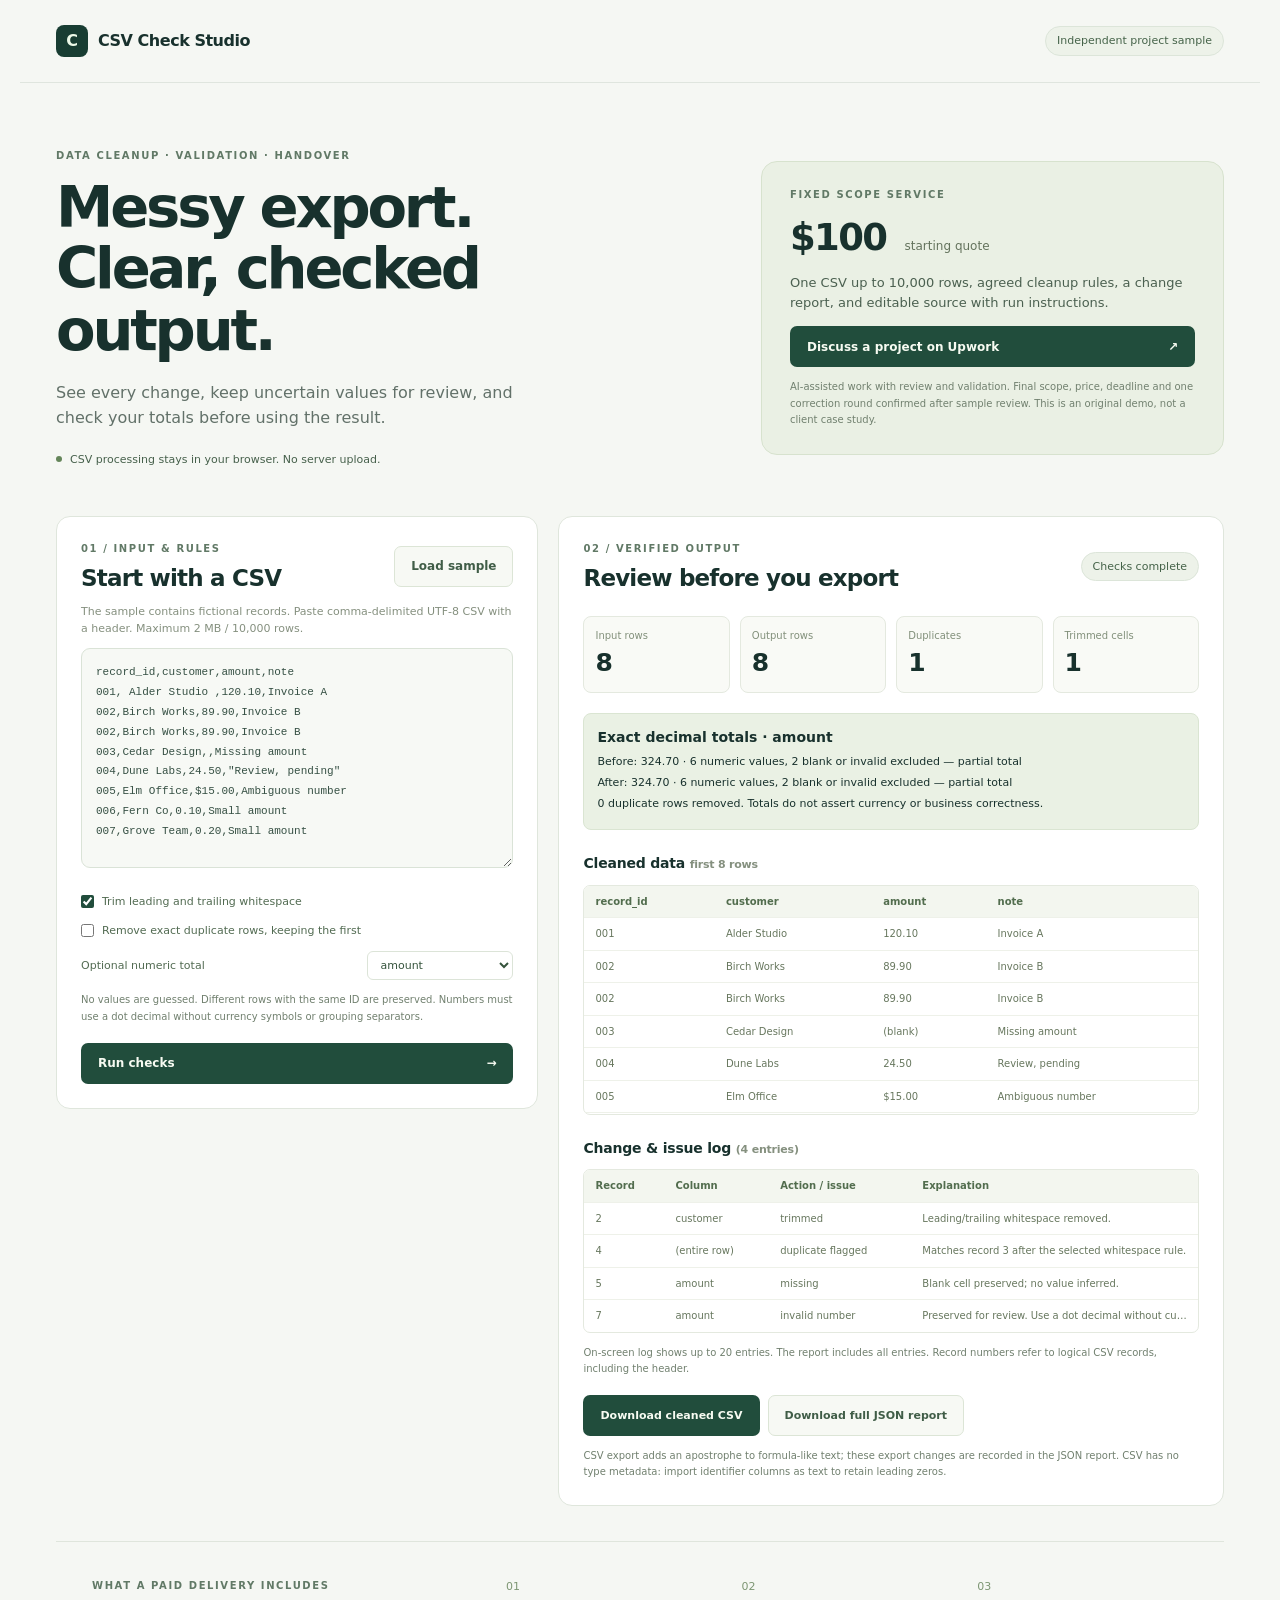
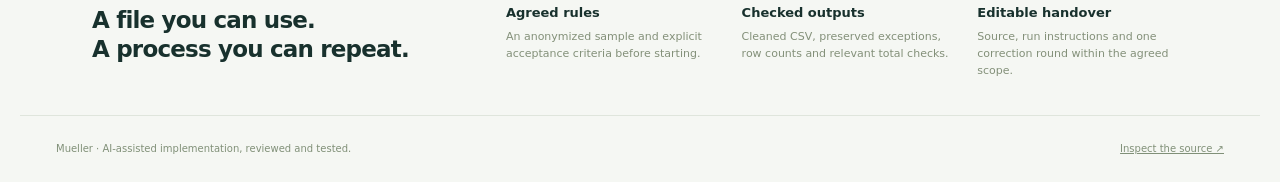
==== index.html @ 825cc06e "Publish original CSV cleanup sample with exact decimal checks" ====
<!doctype html>
<html lang="en">
<head>
  <meta charset="utf-8"><meta name="viewport" content="width=device-width,initial-scale=1">
  <meta name="description" content="An interactive CSV cleanup and reconciliation sample. Flag duplicates, preserve missing values and verify exact decimal totals locally in your browser.">
  <title>CSV Check Studio · Mueller</title>
  <link rel="stylesheet" href="style.css">
</head>
<body>
  <header class="topbar"><a href="./" class="brand"><span class="mark">C</span> CSV Check Studio</a><span class="badge">Independent project sample</span></header>
  <main>
    <section class="intro">
      <div><p class="eyebrow">DATA CLEANUP · VALIDATION · HANDOVER</p><h1>Messy export.<br>Clear, checked output.</h1><p class="lead">See every change, keep uncertain values for review, and check your totals before using the result.</p><div class="privacy"><span class="dot"></span>CSV processing stays in your browser. No server upload.</div></div>
      <aside class="offer"><p class="eyebrow">FIXED SCOPE SERVICE</p><div class="price">$100 <span>starting quote</span></div><p>One CSV up to 10,000 rows, agreed cleanup rules, a change report, and editable source with run instructions.</p><a class="button primary" href="https://upwork.com/freelancers/~01f26bf42914b52bd2" target="_blank" rel="noopener">Discuss a project on Upwork <span>↗</span></a><p class="fine">AI-assisted work with review and validation. Final scope, price, deadline and one correction round confirmed after sample review. This is an original demo, not a client case study.</p></aside>
    </section>
    <section class="workspace" aria-label="Interactive CSV demonstration">
      <div class="panel input-panel">
        <div class="panel-title"><div><p class="eyebrow">01 / INPUT & RULES</p><h2>Start with a CSV</h2></div><button id="sample" class="button subtle">Load sample</button></div>
        <p class="muted small">The sample contains fictional records. Paste comma-delimited UTF-8 CSV with a header. Maximum 2 MB / 10,000 rows.</p>
        <label for="csv" class="sr-only">CSV input</label><textarea id="csv" spellcheck="false" placeholder="record_id,customer,amount&#10;001,Example,19.95"></textarea>
        <div class="rules"><label><input id="trim" type="checkbox" checked> Trim leading and trailing whitespace</label><label><input id="dedup" type="checkbox"> Remove exact duplicate rows, keeping the first</label><label class="select-label" for="numeric">Optional numeric total <select id="numeric"><option value="">No numeric column</option></select></label></div>
        <p class="fine">No values are guessed. Different rows with the same ID are preserved. Numbers must use a dot decimal without currency symbols or grouping separators.</p>
        <button id="run" class="button primary">Run checks <span>→</span></button>
        <p id="error" role="alert" class="error" hidden></p>
      </div>
      <div class="panel output-panel">
        <div class="panel-title"><div><p class="eyebrow">02 / VERIFIED OUTPUT</p><h2>Review before you export</h2></div><span id="status" class="badge">Ready to check</span></div>
        <p id="stale" class="notice" hidden>Input or rules changed. Run checks again to update results and downloads.</p>
        <div id="empty" class="empty"><div class="grid-icon">▤</div><h3>A clear audit trail, not a black box.</h3><p>Run the fictional sample to see duplicate flags, preserved blanks and exact decimal totals.</p></div>
        <div id="results" hidden>
          <div class="metrics"><div><span>Input rows</span><strong id="inputRows"></strong></div><div><span>Output rows</span><strong id="outputRows"></strong></div><div><span>Duplicates</span><strong id="duplicateRows"></strong></div><div><span>Trimmed cells</span><strong id="trimmedCells"></strong></div></div>
          <div id="totals" class="totals" hidden></div>
          <h3>Cleaned data <span class="muted small">first 8 rows</span></h3><div class="table-wrap"><table id="preview"></table></div>
          <h3>Change & issue log <span id="issueCount" class="muted small"></span></h3><div class="table-wrap"><table id="issues"></table></div><p class="fine">On-screen log shows up to 20 entries. The report includes all entries. Record numbers refer to logical CSV records, including the header.</p>
          <div class="downloads"><button id="downloadCSV" class="button primary">Download cleaned CSV</button><button id="downloadReport" class="button subtle">Download full JSON report</button></div>
          <p class="fine">CSV export adds an apostrophe to formula-like text; these export changes are recorded in the JSON report. CSV has no type metadata: import identifier columns as text to retain leading zeros.</p>
        </div>
      </div>
    </section>
    <section class="handover"><div><p class="eyebrow">WHAT A PAID DELIVERY INCLUDES</p><h2>A file you can use.<br>A process you can repeat.</h2></div><ol><li><strong>Agreed rules</strong><span>An anonymized sample and explicit acceptance criteria before starting.</span></li><li><strong>Checked outputs</strong><span>Cleaned CSV, preserved exceptions, row counts and relevant total checks.</span></li><li><strong>Editable handover</strong><span>Source, run instructions and one correction round within the agreed scope.</span></li></ol></section>
  </main><footer><span>Mueller · AI-assisted implementation, reviewed and tested.</span><a href="https://github.com/MuellerYu/csv-check-studio" target="_blank" rel="noopener">Inspect the source ↗</a></footer>
  <script type="module" src="app.mjs"></script>
</body>
</html>
---- style.css ----
:root{font-family:Inter,ui-sans-serif,system-ui,-apple-system,BlinkMacSystemFont,"Segoe UI",sans-serif;color:#18312d;background:#f5f7f3;line-height:1.55;font-synthesis:none}*{box-sizing:border-box}body{margin:0}a{color:inherit}button,textarea,select{font:inherit}button,a.button{cursor:pointer}button:disabled{opacity:.5;cursor:not-allowed}[hidden]{display:none!important}.topbar,main,footer{max-width:1240px;margin:auto}.topbar{display:flex;align-items:center;justify-content:space-between;padding:25px 36px;border-bottom:1px solid #dfe5de;gap:16px}.brand{display:flex;align-items:center;gap:10px;text-decoration:none;font-weight:750;letter-spacing:-.03em}.mark{display:grid;place-items:center;background:#183d32;color:#ecf9e8;border-radius:8px;width:32px;height:32px}.badge{display:inline-block;font-size:11px;border:1px solid #dce5d9;border-radius:30px;background:#edf2e9;padding:5px 11px;white-space:nowrap;color:#456349}.intro{display:grid;grid-template-columns:1.35fr 1fr;gap:80px;padding:65px 36px 48px;align-items:center}.eyebrow{font-size:10px;letter-spacing:.16em;font-weight:750;color:#617966;margin:0 0 13px}h1{font-size:clamp(36px,4.5vw,60px);line-height:1.07;letter-spacing:-.055em;font-weight:700;margin:0 0 20px}h2{font-size:23px;letter-spacing:-.035em;line-height:1.25;margin:0}h3{font-size:14px;letter-spacing:-.015em;margin:23px 0 10px}.lead{color:#627169;font-size:16px;max-width:470px;margin:0 0 20px}.privacy{display:flex;align-items:center;gap:8px;font-size:11px;color:#46604b}.dot{width:6px;height:6px;border-radius:50%;background:#648559}.offer{background:#eaf0e4;border:1px solid #d7e2ce;border-radius:16px;padding:25px 28px}.price{font-size:37px;letter-spacing:-.045em;line-height:1.2;font-weight:700}.price span{font-size:12px;letter-spacing:0;font-weight:500;margin-left:7px;color:#64735d}.offer>p:not(.eyebrow):not(.fine){font-size:13px;color:#4b6050}.button{display:inline-flex;align-items:center;justify-content:center;gap:15px;min-height:41px;border-radius:7px;border:1px solid transparent;text-decoration:none;padding:10px 16px;font-size:12px;font-weight:650}.primary{color:#f7fbf2;background:#214d3c}.primary:hover{background:#123b2b}.subtle{color:#405d47;background:#f7f9f4;border-color:#dce5d6}.subtle:hover{background:#ebf1e5}.offer .button{width:100%;justify-content:space-between}.fine{font-size:10px;color:#71806f;line-height:1.65;margin:12px 0 0}.workspace{display:grid;grid-template-columns:minmax(0,.87fr) minmax(0,1.2fr);gap:20px;padding:0 36px 35px}.panel{background:#fff;border:1px solid #dfe6dc;border-radius:14px;padding:24px;min-width:0;align-self:start}.panel-title{display:flex;gap:12px;align-items:center;justify-content:space-between}.panel-title .eyebrow{margin-bottom:7px}.muted{color:#85907f}.small{font-size:11px}textarea{width:100%;min-height:220px;resize:vertical;border:1px solid #dae3d7;background:#f7f9f5;border-radius:9px;padding:14px;color:#365044;font-size:11px;font-family:ui-monospace,SFMono-Regular,Menlo,monospace;line-height:1.8}textarea:focus,select:focus,button:focus-visible,a:focus-visible{outline:2px solid #63916b;outline-offset:3px}.rules{display:grid;gap:12px;padding:17px 0 0}.rules label{display:flex;gap:8px;align-items:flex-start;font-size:11px;color:#526b52}.rules input{accent-color:#214d3c;margin:2px 0 0}.select-label{justify-content:space-between;align-items:center!important;flex-wrap:wrap}select{max-width:100%;border:1px solid #dce4d8;border-radius:6px;background:white;padding:6px 8px;font-size:11px;color:#35533c}.input-panel>.button{width:100%;justify-content:space-between;margin-top:18px}.empty{padding:65px 25px;text-align:center;color:#6c806a}.empty h3{font-size:16px}.empty p{font-size:12px;max-width:280px;margin:auto}.grid-icon{border:1px solid #dce7d5;color:#809775;background:#f0f5eb;font-size:28px;display:inline-grid;place-items:center;width:52px;height:52px;border-radius:13px}.metrics{display:grid;grid-template-columns:repeat(4,1fr);gap:10px;margin:24px 0 20px}.metrics>div{border:1px solid #e4e9df;border-radius:8px;padding:11px;background:#f9faf6}.metrics span{font-size:10px;color:#82907b;display:block}.metrics strong{font-size:25px;font-weight:650;line-height:1.5}.totals{background:#eaf1e4;border:1px solid #dae5d2;border-radius:8px;padding:13px;font-size:11px;overflow-wrap:anywhere}.totals strong{font-size:14px}.totals p{margin:4px 0}.table-wrap{overflow:auto;border:1px solid #e4e9df;border-radius:7px;max-height:230px}table{border-collapse:collapse;width:100%;text-align:left;font-size:10px;white-space:nowrap}th{background:#f3f6ef;color:#526d4e;font-weight:650}th,td{padding:8px 11px;border-bottom:1px solid #eef1e9;max-width:220px;overflow:hidden;text-overflow:ellipsis}tr:last-child td{border-bottom:0}td{color:#67775e}.downloads{display:flex;flex-wrap:wrap;gap:8px;margin-top:17px}.downloads .button{font-size:11px}.notice,.error{font-size:11px;color:#875319;background:#fff7e7;border:1px solid #f0ddba;border-radius:6px;padding:10px}.handover{display:grid;grid-template-columns:1fr 1.8fr;gap:35px;padding:36px;margin:0 36px;border-top:1px solid #dfe5dc}.handover ol{margin:0;padding:0;list-style:none;display:grid;grid-template-columns:repeat(3,1fr);gap:25px;counter-reset:steps}.handover li{counter-increment:steps}.handover li:before{content:"0" counter(steps);display:block;font-size:11px;color:#7d9673;margin-bottom:8px}.handover strong{display:block;font-size:13px}.handover li span{display:block;font-size:11px;color:#839079;margin-top:5px}footer{display:flex;justify-content:space-between;gap:20px;border-top:1px solid #dfe5dc;padding:25px 36px;color:#809078;font-size:10px}.sr-only{position:absolute;width:1px;height:1px;padding:0;margin:-1px;overflow:hidden;clip:rect(0,0,0,0);white-space:nowrap;border:0}@media(max-width:850px){.intro{gap:25px;padding-top:40px}.workspace{grid-template-columns:1fr}.empty{padding:40px}.handover{grid-template-columns:1fr;padding:25px 0}}@media(max-width:560px){.topbar{padding:20px}.topbar>.badge{display:none}.intro{grid-template-columns:1fr;padding:35px 20px}.offer{padding:22px}.workspace{padding:0 20px 25px}.panel{padding:18px}.panel-title{flex-wrap:wrap}.metrics{grid-template-columns:repeat(2,1fr)}.handover{margin:0 20px}.handover ol{grid-template-columns:1fr;gap:18px}footer{padding:20px;flex-direction:column;gap:8px}.downloads .button{width:100%}}
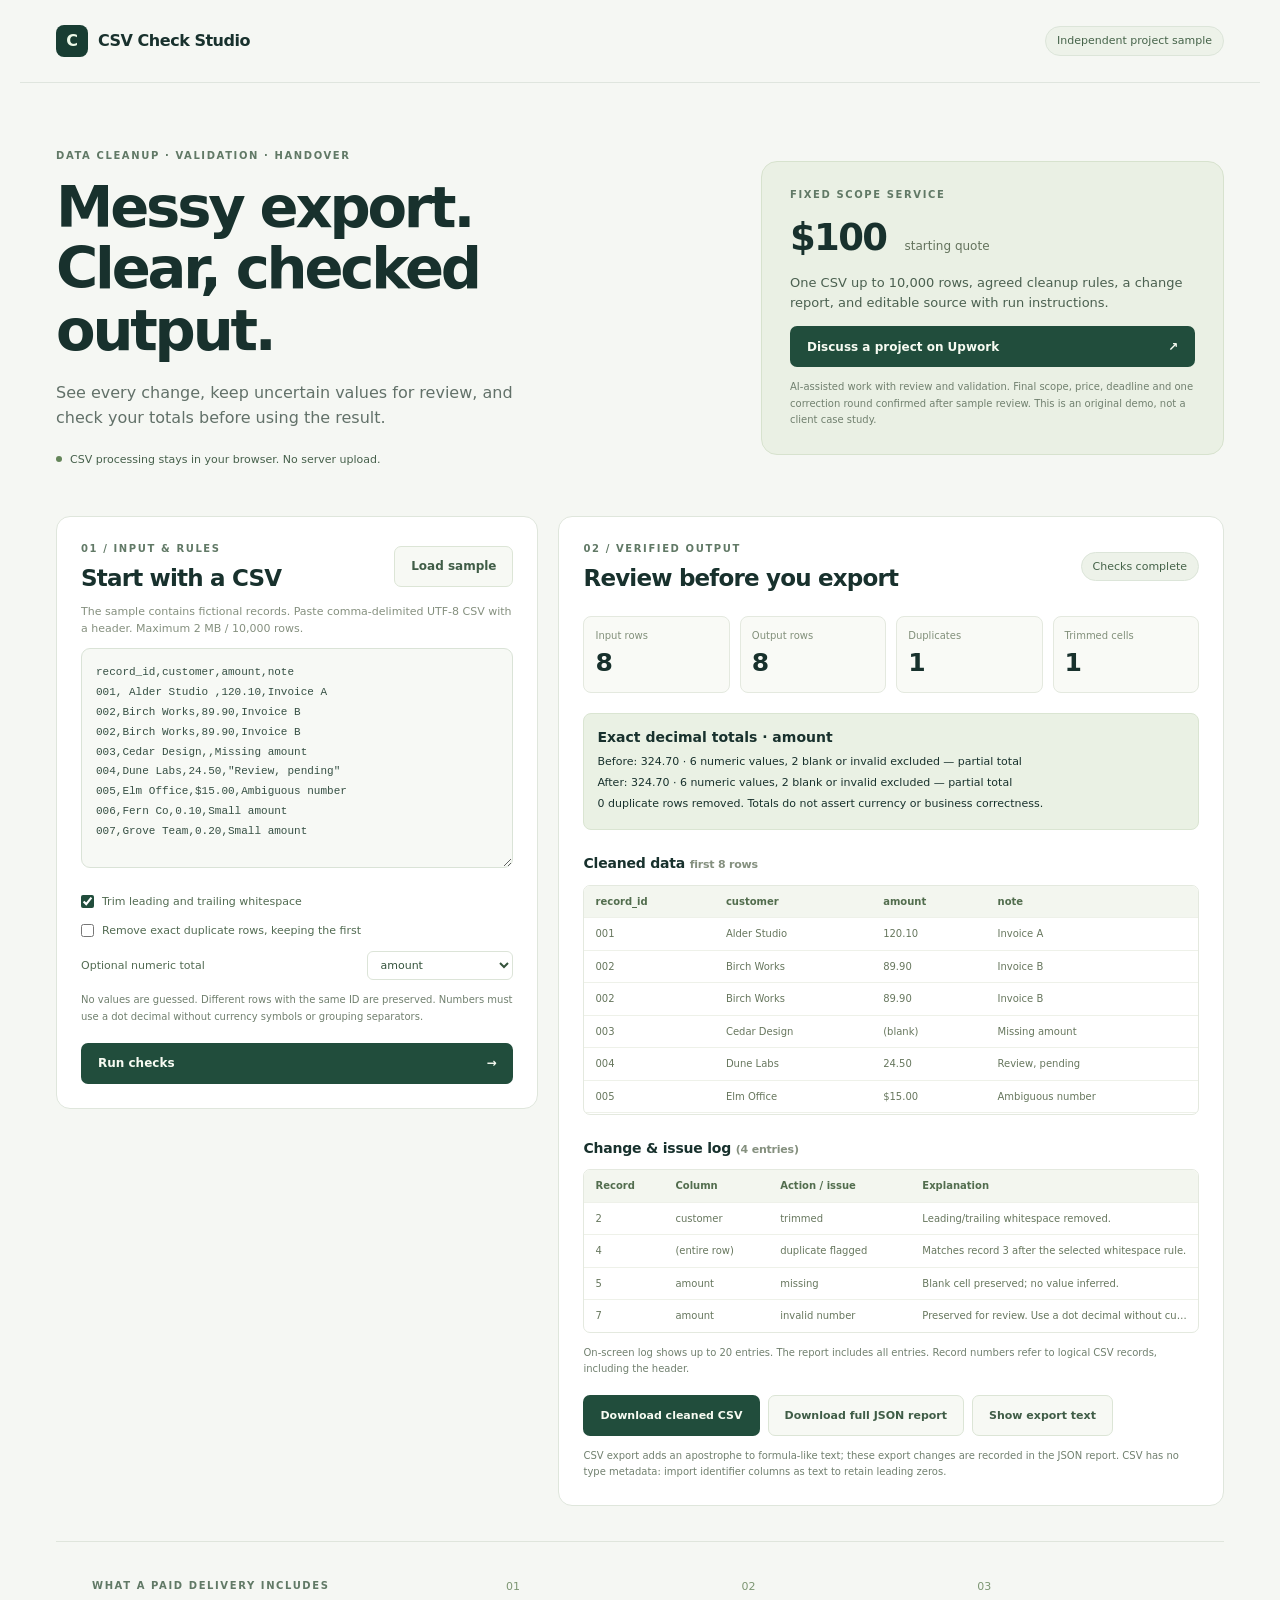
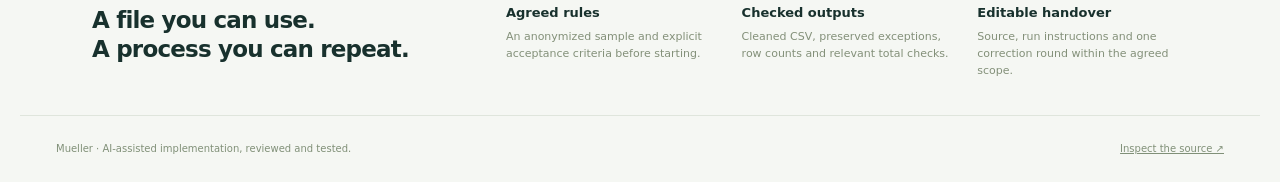
==== commit be9b7bfc: "Offer a visible CSV text export when browser downloads are unavailable" ====
--- a/index.html
+++ b/index.html
@@ -32,7 +32,8 @@
           <div id="totals" class="totals" hidden></div>
           <h3>Cleaned data <span class="muted small">first 8 rows</span></h3><div class="table-wrap"><table id="preview"></table></div>
           <h3>Change & issue log <span id="issueCount" class="muted small"></span></h3><div class="table-wrap"><table id="issues"></table></div><p class="fine">On-screen log shows up to 20 entries. The report includes all entries. Record numbers refer to logical CSV records, including the header.</p>
-          <div class="downloads"><button id="downloadCSV" class="button primary">Download cleaned CSV</button><button id="downloadReport" class="button subtle">Download full JSON report</button></div>
+          <div class="downloads"><button id="downloadCSV" class="button primary">Download cleaned CSV</button><button id="downloadReport" class="button subtle">Download full JSON report</button><button id="showExport" class="button subtle">Show export text</button></div>
+          <div id="exportFallback" hidden><label for="exportText" class="small">Cleaned CSV text · select and copy if browser downloads are unavailable</label><textarea id="exportText" readonly spellcheck="false"></textarea></div>
           <p class="fine">CSV export adds an apostrophe to formula-like text; these export changes are recorded in the JSON report. CSV has no type metadata: import identifier columns as text to retain leading zeros.</p>
         </div>
       </div>
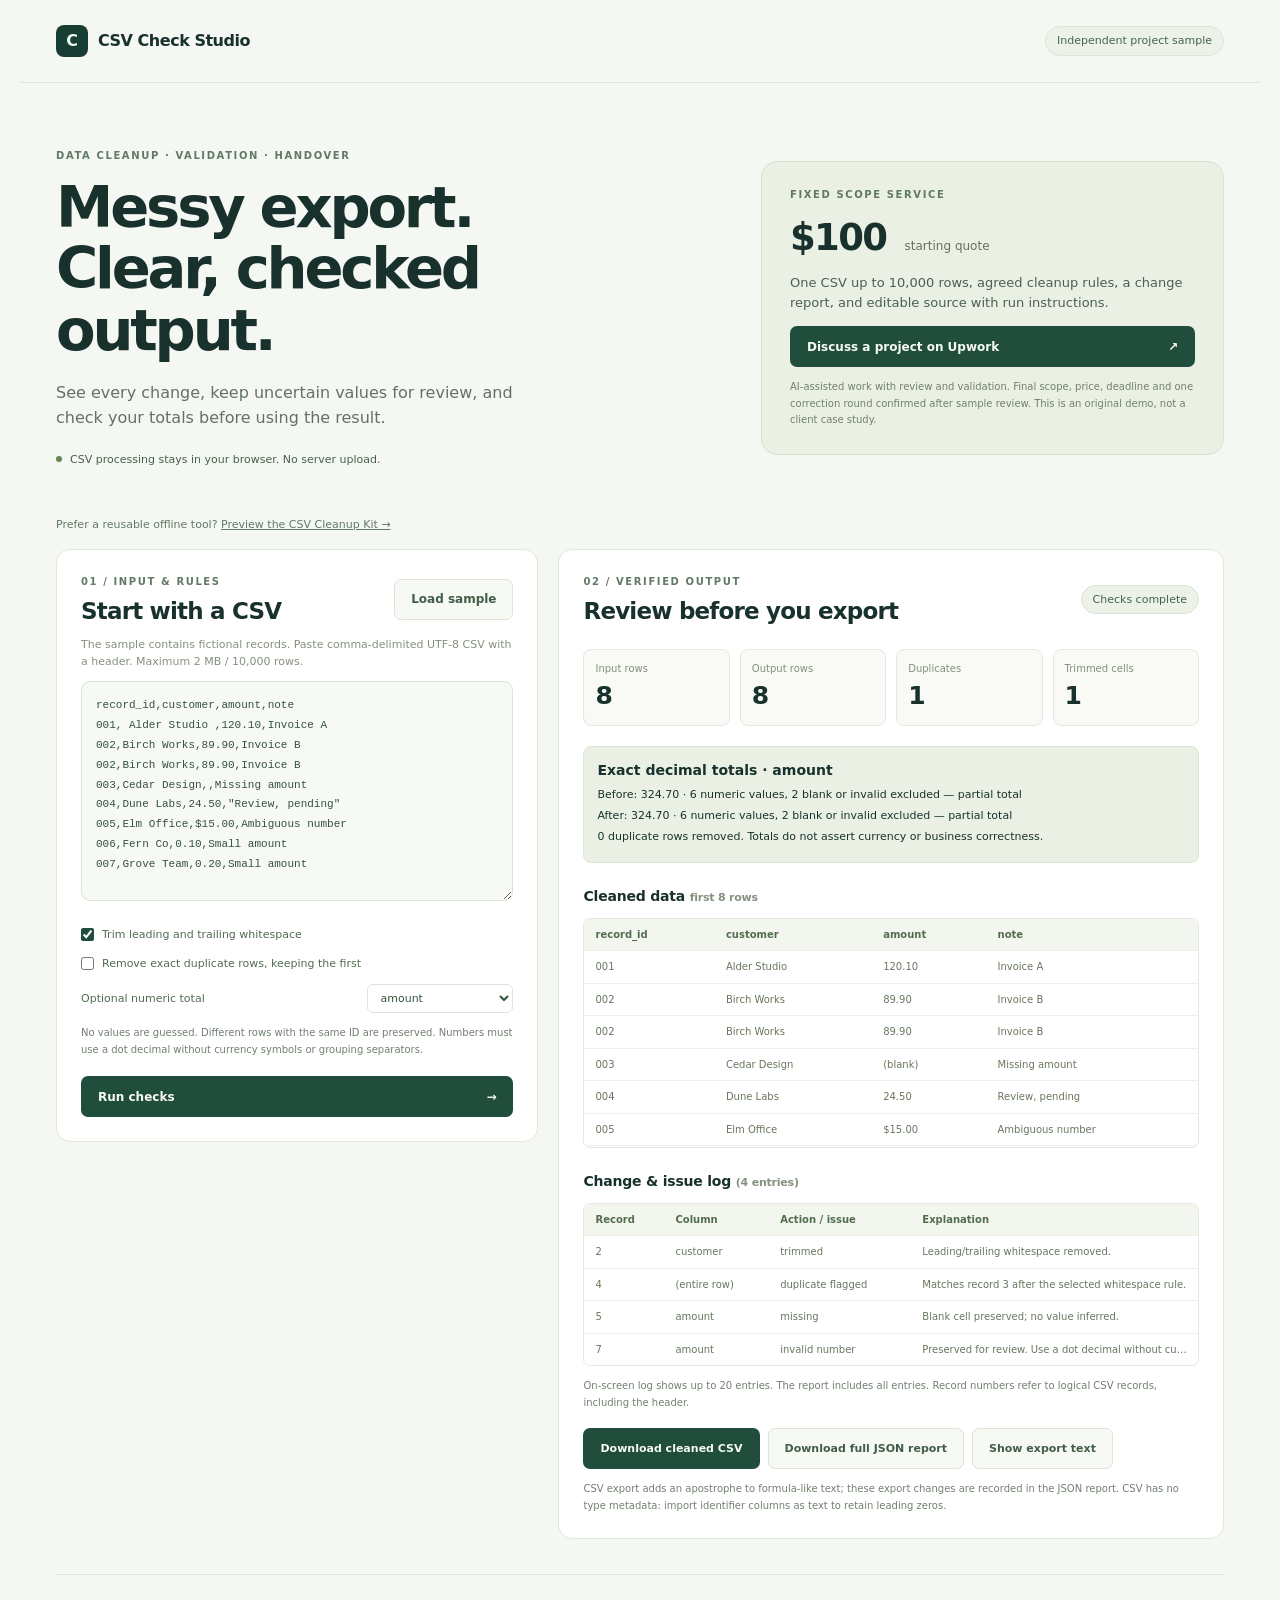
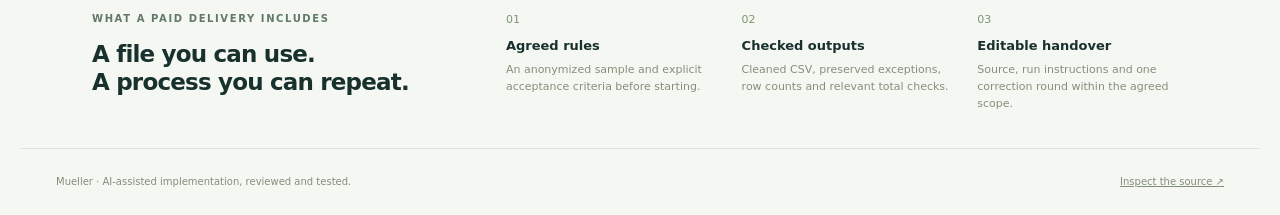
==== commit 8b0fa78a: "Add CSV Cleanup Kit product preview and preserve free demo" ====
--- a/index.html
+++ b/index.html
@@ -13,7 +13,8 @@
       <div><p class="eyebrow">DATA CLEANUP · VALIDATION · HANDOVER</p><h1>Messy export.<br>Clear, checked output.</h1><p class="lead">See every change, keep uncertain values for review, and check your totals before using the result.</p><div class="privacy"><span class="dot"></span>CSV processing stays in your browser. No server upload.</div></div>
       <aside class="offer"><p class="eyebrow">FIXED SCOPE SERVICE</p><div class="price">$100 <span>starting quote</span></div><p>One CSV up to 10,000 rows, agreed cleanup rules, a change report, and editable source with run instructions.</p><a class="button primary" href="https://upwork.com/freelancers/~01f26bf42914b52bd2" target="_blank" rel="noopener">Discuss a project on Upwork <span>↗</span></a><p class="fine">AI-assisted work with review and validation. Final scope, price, deadline and one correction round confirmed after sample review. This is an original demo, not a client case study.</p></aside>
     </section>
-    <section class="workspace" aria-label="Interactive CSV demonstration">
+    <p class="small" style="padding:0 36px 16px;margin:0;color:#617966">Prefer a reusable offline tool? <a href="kit.html">Preview the CSV Cleanup Kit →</a></p>
+    <section id="demo" class="workspace" aria-label="Interactive CSV demonstration">
       <div class="panel input-panel">
         <div class="panel-title"><div><p class="eyebrow">01 / INPUT & RULES</p><h2>Start with a CSV</h2></div><button id="sample" class="button subtle">Load sample</button></div>
         <p class="muted small">The sample contains fictional records. Paste comma-delimited UTF-8 CSV with a header. Maximum 2 MB / 10,000 rows.</p>
@@ -40,6 +41,6 @@
     </section>
     <section class="handover"><div><p class="eyebrow">WHAT A PAID DELIVERY INCLUDES</p><h2>A file you can use.<br>A process you can repeat.</h2></div><ol><li><strong>Agreed rules</strong><span>An anonymized sample and explicit acceptance criteria before starting.</span></li><li><strong>Checked outputs</strong><span>Cleaned CSV, preserved exceptions, row counts and relevant total checks.</span></li><li><strong>Editable handover</strong><span>Source, run instructions and one correction round within the agreed scope.</span></li></ol></section>
   </main><footer><span>Mueller · AI-assisted implementation, reviewed and tested.</span><a href="https://github.com/MuellerYu/csv-check-studio" target="_blank" rel="noopener">Inspect the source ↗</a></footer>
-  <script type="module" src="app.mjs"></script>
+  <script type="module" src="app.mjs?v=20261001-2"></script>
 </body>
 </html>
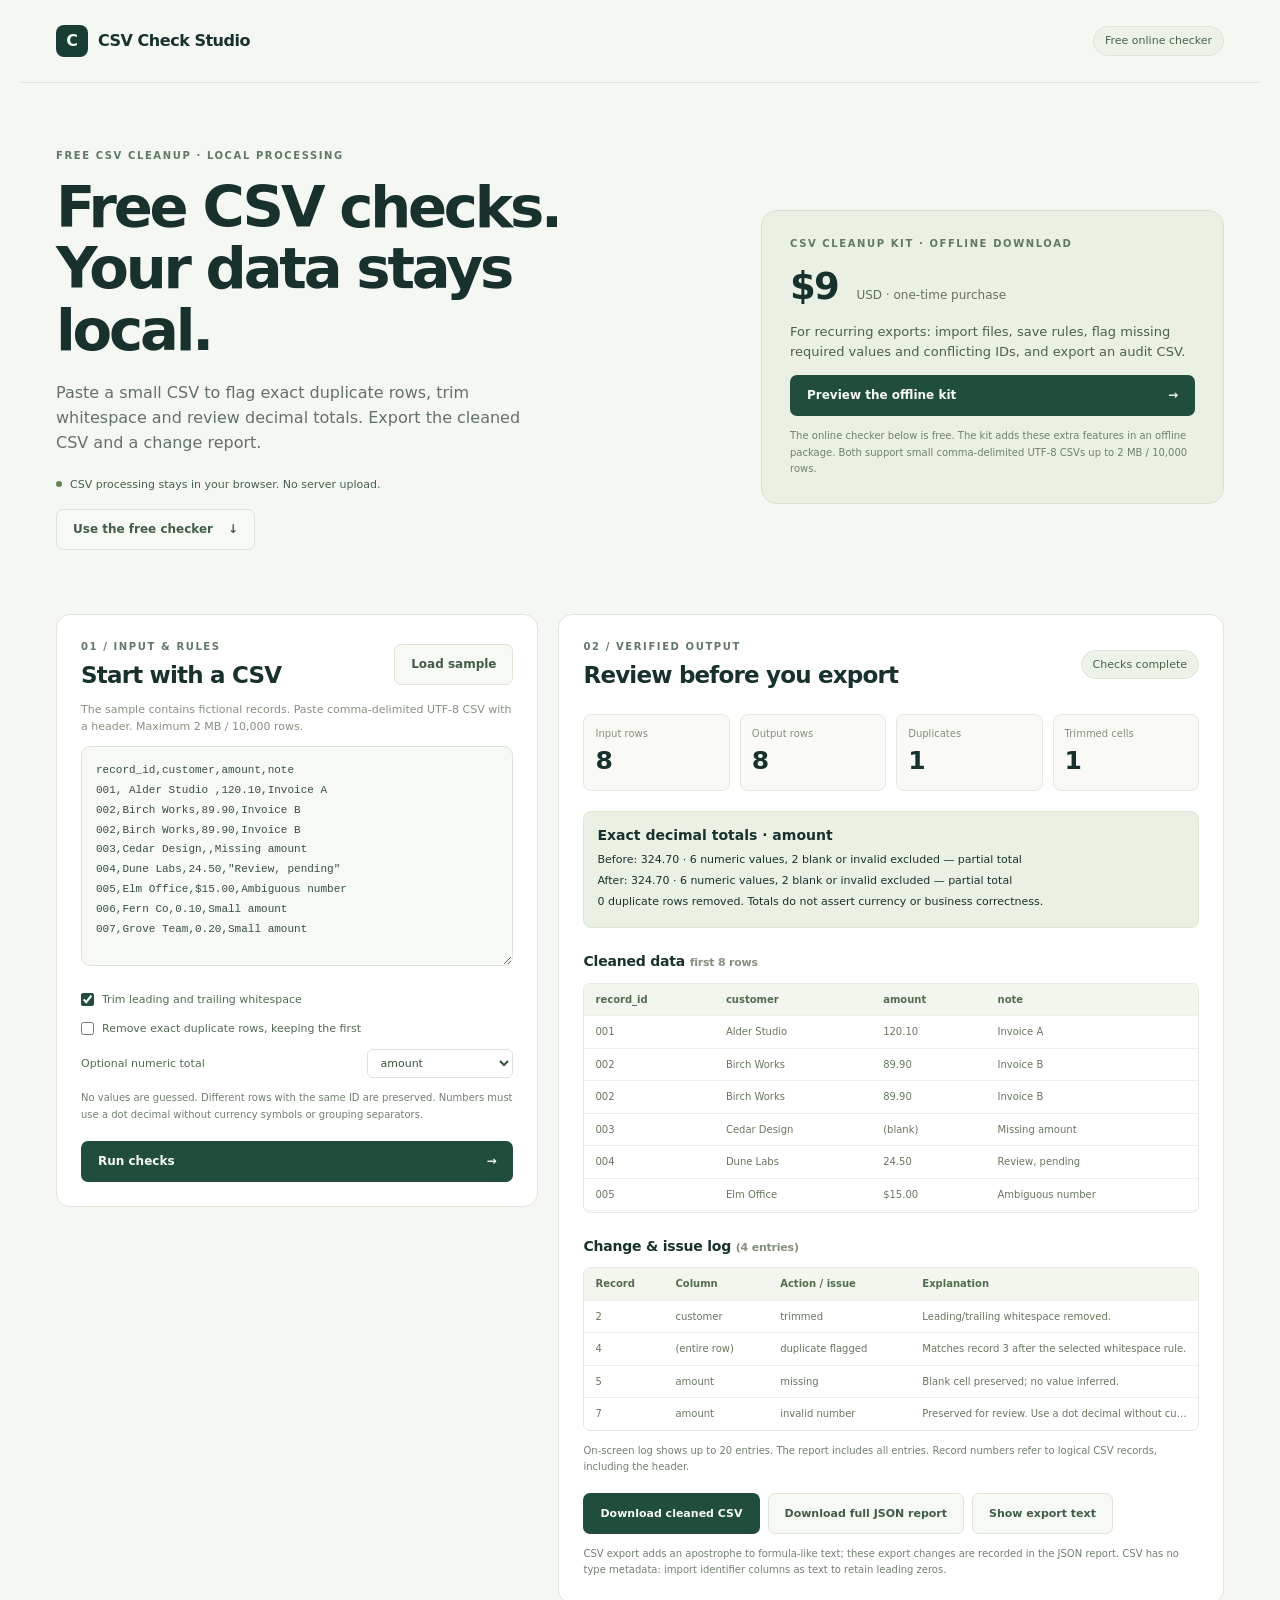
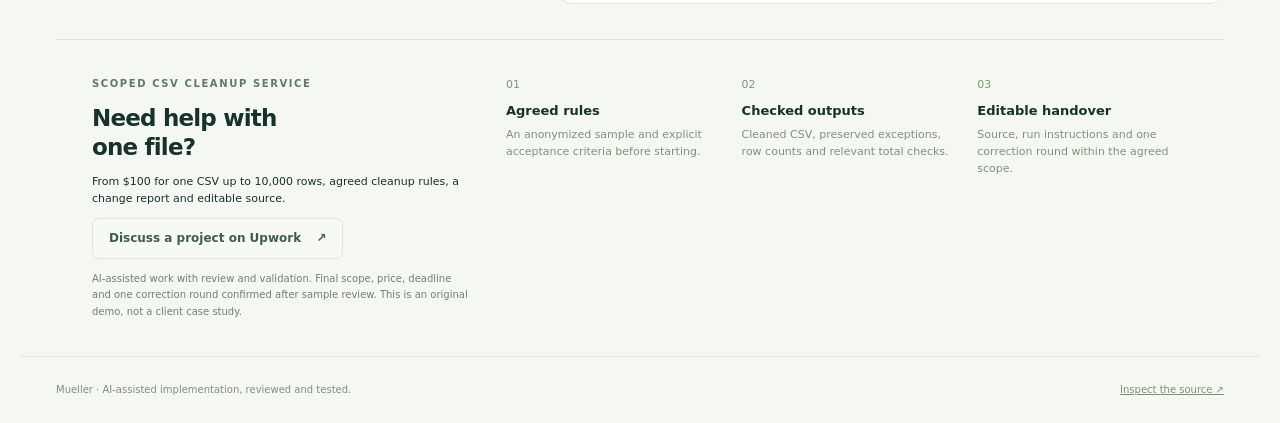
==== commit d703d482: "Clarify the free checker and offline kit offers" ====
--- a/index.html
+++ b/index.html
@@ -2,18 +2,17 @@
 <html lang="en">
 <head>
   <meta charset="utf-8"><meta name="viewport" content="width=device-width,initial-scale=1">
-  <meta name="description" content="An interactive CSV cleanup and reconciliation sample. Flag duplicates, preserve missing values and verify exact decimal totals locally in your browser.">
-  <title>CSV Check Studio · Mueller</title>
+  <meta name="description" content="Free browser CSV checks for small exports: flag exact duplicates, trim whitespace, review decimal totals and export cleaned CSV plus a report. No signup.">
+  <title>Free CSV Checker & Cleanup · CSV Check Studio</title>
   <link rel="stylesheet" href="style.css">
 </head>
 <body>
-  <header class="topbar"><a href="./" class="brand"><span class="mark">C</span> CSV Check Studio</a><span class="badge">Independent project sample</span></header>
+  <header class="topbar"><a href="./" class="brand"><span class="mark">C</span> CSV Check Studio</a><span class="badge">Free online checker</span></header>
   <main>
     <section class="intro">
-      <div><p class="eyebrow">DATA CLEANUP · VALIDATION · HANDOVER</p><h1>Messy export.<br>Clear, checked output.</h1><p class="lead">See every change, keep uncertain values for review, and check your totals before using the result.</p><div class="privacy"><span class="dot"></span>CSV processing stays in your browser. No server upload.</div></div>
-      <aside class="offer"><p class="eyebrow">FIXED SCOPE SERVICE</p><div class="price">$100 <span>starting quote</span></div><p>One CSV up to 10,000 rows, agreed cleanup rules, a change report, and editable source with run instructions.</p><a class="button primary" href="https://upwork.com/freelancers/~01f26bf42914b52bd2" target="_blank" rel="noopener">Discuss a project on Upwork <span>↗</span></a><p class="fine">AI-assisted work with review and validation. Final scope, price, deadline and one correction round confirmed after sample review. This is an original demo, not a client case study.</p></aside>
+      <div><p class="eyebrow">FREE CSV CLEANUP · LOCAL PROCESSING</p><h1>Free CSV checks.<br>Your data stays local.</h1><p class="lead">Paste a small CSV to flag exact duplicate rows, trim whitespace and review decimal totals. Export the cleaned CSV and a change report.</p><div class="privacy"><span class="dot"></span>CSV processing stays in your browser. No server upload.</div><p><a class="button subtle" href="#demo">Use the free checker <span>↓</span></a></p></div>
+      <aside class="offer"><p class="eyebrow">CSV CLEANUP KIT · OFFLINE DOWNLOAD</p><div class="price">$9 <span>USD · one-time purchase</span></div><p>For recurring exports: import files, save rules, flag missing required values and conflicting IDs, and export an audit CSV.</p><a class="button primary" href="kit.html">Preview the offline kit <span>→</span></a><p class="fine">The online checker below is free. The kit adds these extra features in an offline package. Both support small comma-delimited UTF-8 CSVs up to 2 MB / 10,000 rows.</p></aside>
     </section>
-    <p class="small" style="padding:0 36px 16px;margin:0;color:#617966">Prefer a reusable offline tool? <a href="kit.html">Preview the CSV Cleanup Kit →</a></p>
     <section id="demo" class="workspace" aria-label="Interactive CSV demonstration">
       <div class="panel input-panel">
         <div class="panel-title"><div><p class="eyebrow">01 / INPUT & RULES</p><h2>Start with a CSV</h2></div><button id="sample" class="button subtle">Load sample</button></div>
@@ -39,7 +38,7 @@
         </div>
       </div>
     </section>
-    <section class="handover"><div><p class="eyebrow">WHAT A PAID DELIVERY INCLUDES</p><h2>A file you can use.<br>A process you can repeat.</h2></div><ol><li><strong>Agreed rules</strong><span>An anonymized sample and explicit acceptance criteria before starting.</span></li><li><strong>Checked outputs</strong><span>Cleaned CSV, preserved exceptions, row counts and relevant total checks.</span></li><li><strong>Editable handover</strong><span>Source, run instructions and one correction round within the agreed scope.</span></li></ol></section>
+    <section class="handover"><div><p class="eyebrow">SCOPED CSV CLEANUP SERVICE</p><h2>Need help with<br>one file?</h2><p class="small">From $100 for one CSV up to 10,000 rows, agreed cleanup rules, a change report and editable source.</p><a class="button subtle" href="https://upwork.com/freelancers/~01f26bf42914b52bd2" target="_blank" rel="noopener">Discuss a project on Upwork <span>↗</span></a><p class="fine">AI-assisted work with review and validation. Final scope, price, deadline and one correction round confirmed after sample review. This is an original demo, not a client case study.</p></div><ol><li><strong>Agreed rules</strong><span>An anonymized sample and explicit acceptance criteria before starting.</span></li><li><strong>Checked outputs</strong><span>Cleaned CSV, preserved exceptions, row counts and relevant total checks.</span></li><li><strong>Editable handover</strong><span>Source, run instructions and one correction round within the agreed scope.</span></li></ol></section>
   </main><footer><span>Mueller · AI-assisted implementation, reviewed and tested.</span><a href="https://github.com/MuellerYu/csv-check-studio" target="_blank" rel="noopener">Inspect the source ↗</a></footer>
   <script type="module" src="app.mjs?v=20261001-2"></script>
 </body>
